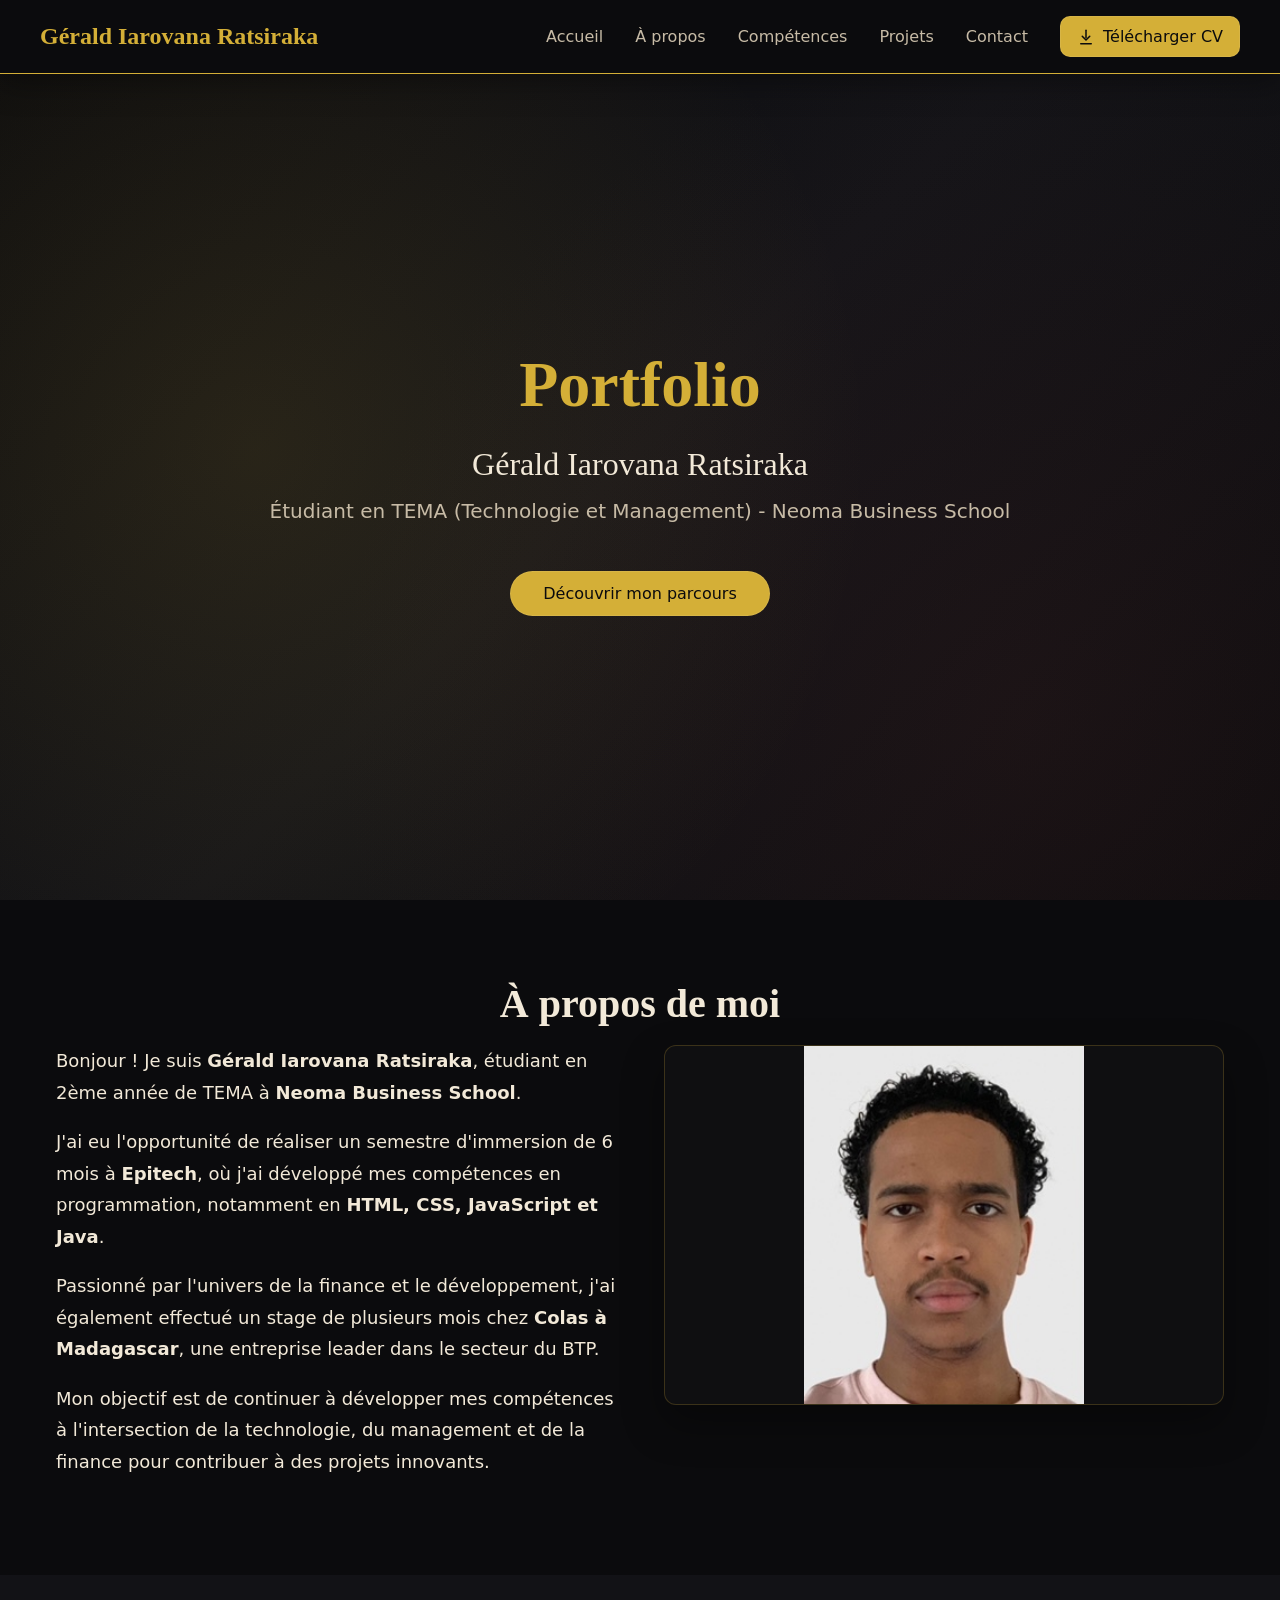
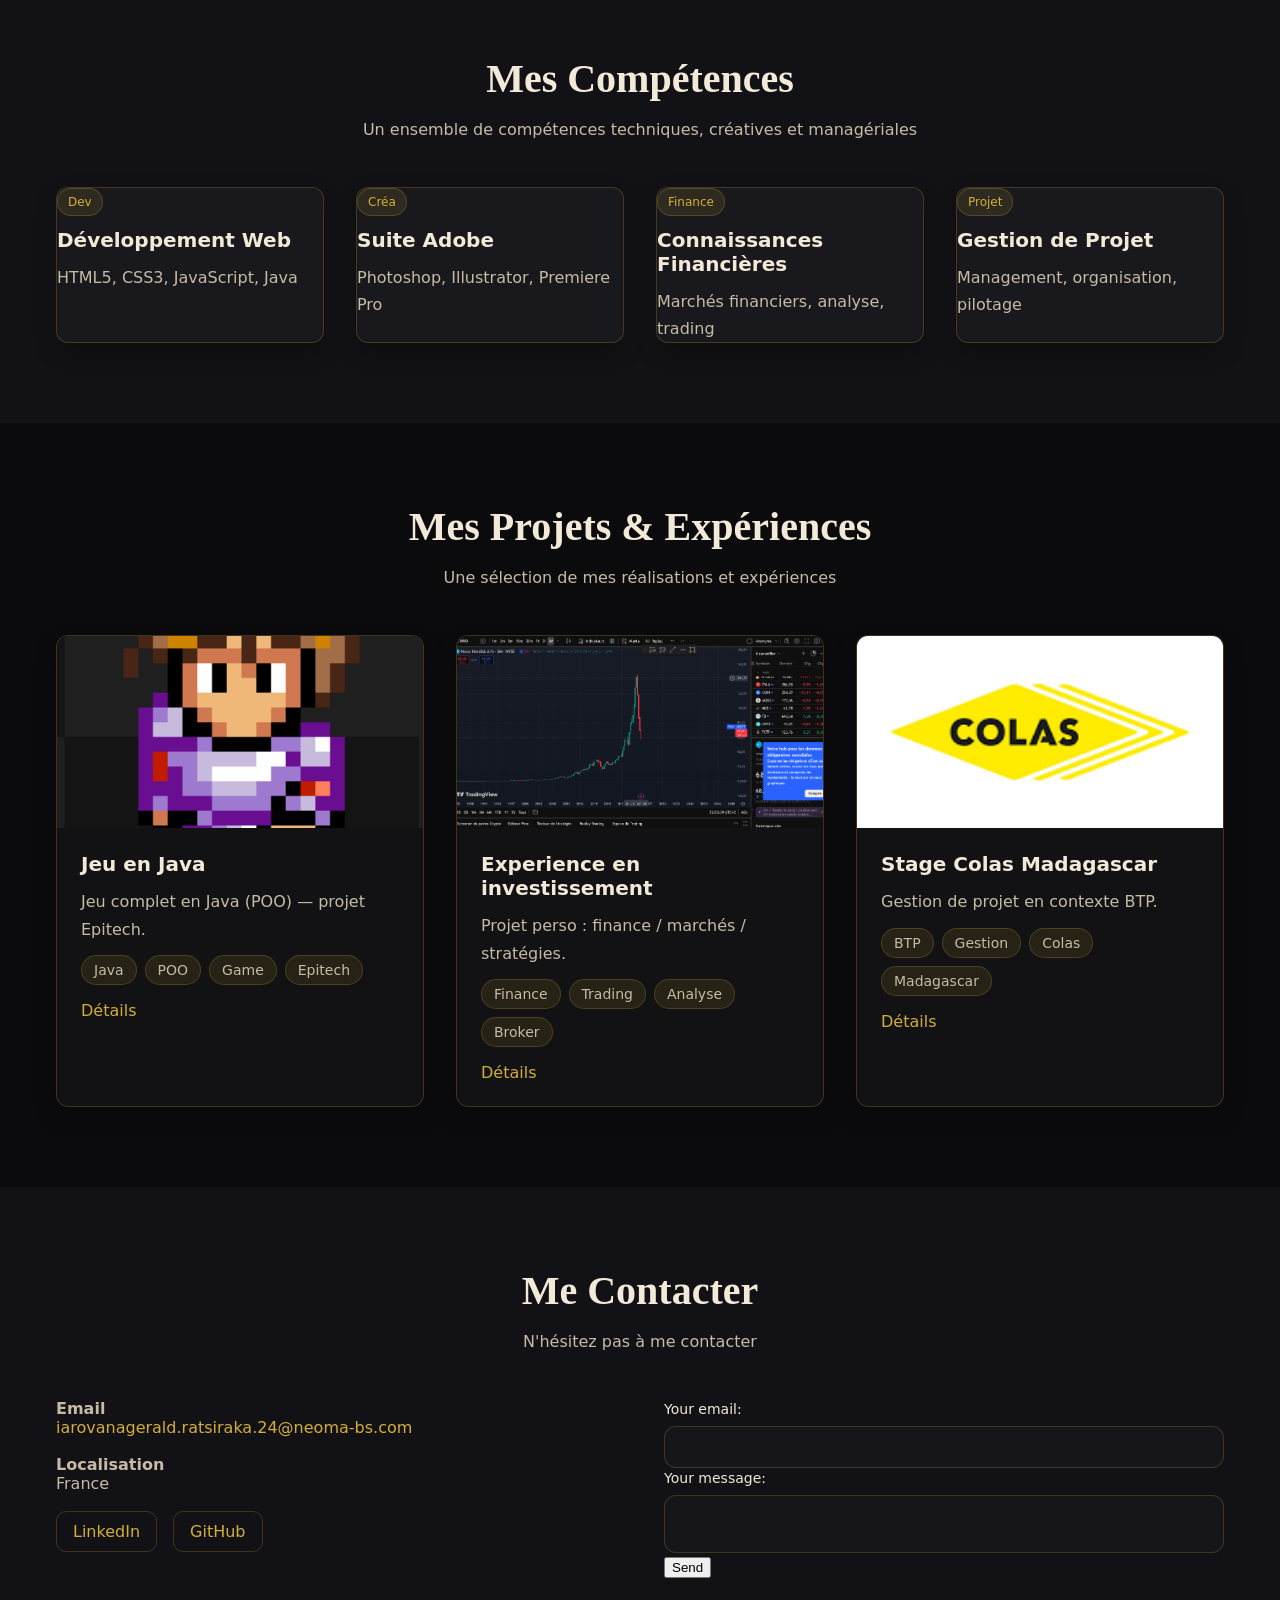
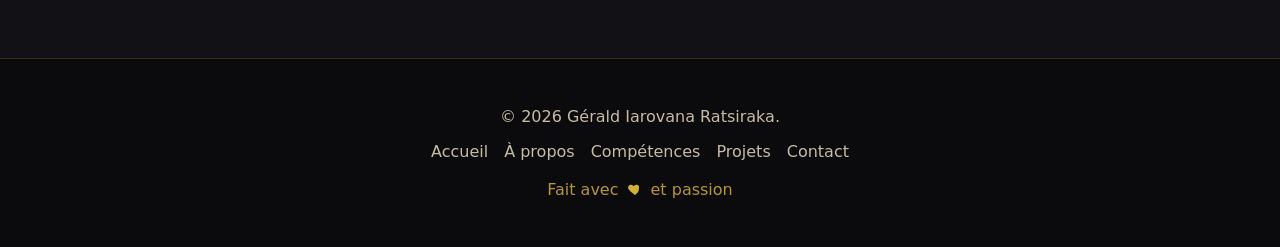
==== index.html @ 5ebd7791 "Add files via upload" ====
<!doctype html>
<html lang="fr">
<head>
  <meta charset="utf-8" />
  <meta name="viewport" content="width=device-width,initial-scale=1" />
  <title>Portfolio — Gérald Iarovana Ratsiraka</title>
  <meta name="description" content="Portfolio de Gérald Iarovana Ratsiraka — projets, compétences et contact." />
  <meta name="robots" content="index,follow" />
  <link rel="stylesheet" href="styles.css" />
</head>

<body>

  <svg class="svg-sprite" aria-hidden="true" focusable="false">
    <symbol id="i-download" viewBox="0 0 24 24">
      <path d="M12 3v10" fill="none" stroke="currentColor" stroke-width="2" stroke-linecap="round"/>
      <path d="M7 11l5 5 5-5" fill="none" stroke="currentColor" stroke-width="2" stroke-linecap="round" stroke-linejoin="round"/>
      <path d="M5 21h14" fill="none" stroke="currentColor" stroke-width="2" stroke-linecap="round"/>
    </symbol>

    <symbol id="i-heart" viewBox="0 0 24 24">
      <path d="M12 21s-7-4.4-9.5-8.5C.7 9 2.3 5.6 6 5.6c2 0 3.2 1.1 4 2.1.8-1 2-2.1 4-2.1 3.7 0 5.3 3.4 3.5 6.9C19 16.6 12 21 12 21z"
            fill="currentColor"/>
    </symbol>
  </svg>

  <header class="header print-hidden">
    <nav class="container nav">
      <div class="nav__top">
        <h1 class="brand" aria-label="Nom">Gérald Iarovana Ratsiraka</h1>

        <div class="nav__desktop">
          <ul class="nav__links" aria-label="Navigation principale">
            <li><a href="#accueil">Accueil</a></li>
            <li><a href="#a-propos">À propos</a></li>
            <li><a href="#competences">Compétences</a></li>
            <li><a href="#projets">Projets</a></li>
            <li><a href="#contact">Contact</a></li>
          </ul>

          <!-- ✅ Téléchargement du CV : mets ton fichier à ce nom au même niveau que index.html -->
          <a class="btn btn--gold" id="pdfBtnDesktop" href="RATSIRAKA Gérald Iarovana CV.pdf" download aria-label="Télécharger le CV">
            <svg class="icon" aria-hidden="true"><use href="#i-download"/></svg>
            Télécharger CV
          </a>
        </div>

        <button class="nav__toggle" id="menuToggle" type="button" aria-expanded="false" aria-label="Menu mobile">
          Menu
        </button>
      </div>

      <div class="nav__mobile hidden" id="mobileMenu">
        <ul class="nav__links nav__links--col">
          <li><a href="#accueil">Accueil</a></li>
          <li><a href="#a-propos">À propos</a></li>
          <li><a href="#competences">Compétences</a></li>
          <li><a href="#projets">Projets</a></li>
          <li><a href="#contact">Contact</a></li>
        </ul>

        <!-- ✅ Téléchargement du CV (mobile) : même fichier, même chemin -->
        <a class="btn btn--gold btn--full" id="pdfBtnMobile" href="RATSIRAKA Gérald Iarovana CV.pdf" download aria-label="Télécharger le CV">
          <svg class="icon" aria-hidden="true"><use href="#i-download"/></svg>
          Télécharger CV
        </a>
      </div>
    </nav>
  </header>

  <main>
    <section id="accueil" class="hero">
      <div class="container hero__inner">
        <h2 class="hero__title">Portfolio</h2>
        <p class="hero__name">Gérald Iarovana Ratsiraka</p>
        <p class="hero__sub">Étudiant en TEMA (Technologie et Management) - Neoma Business School</p>

        <a class="btn btn--gold btn--pill" href="#a-propos" aria-label="Découvrir mon parcours">
          Découvrir mon parcours
        </a>
      </div>
    </section>

    <section id="a-propos" class="section section--dark">
      <div class="container">
        <h2 class="title">À propos de moi</h2>

        <div class="grid grid--2">
          <div class="text">
            <p>Bonjour ! Je suis <strong>Gérald Iarovana Ratsiraka</strong>, étudiant en 2ème année de TEMA à <strong>Neoma Business School</strong>.</p>
            <p>J'ai eu l'opportunité de réaliser un semestre d'immersion de 6 mois à <strong>Epitech</strong>, où j'ai développé mes compétences en programmation, notamment en <strong>HTML, CSS, JavaScript et Java</strong>.</p>
            <p>Passionné par l'univers de la finance et le développement, j'ai également effectué un stage de plusieurs mois chez <strong>Colas à Madagascar</strong>, une entreprise leader dans le secteur du BTP.</p>
            <p>Mon objectif est de continuer à développer mes compétences à l'intersection de la technologie, du management et de la finance pour contribuer à des projets innovants.</p>
          </div>

          <img
            class="img"
            src="photo.jpg"
            alt="Illustration à propos"
            loading="lazy"
            onerror="this.style.display='none'; document.getElementById('aboutFallback').style.display='block';"
          />
          <div id="aboutFallback" class="img-fallback" style="display:none;">
            Image introuvable : vérifie le chemin dans src
          </div>
        </div>
      </div>
    </section>

    <section id="competences" class="section section--alt">
      <div class="container">
        <h2 class="title">Mes Compétences</h2>
        <p class="subtitle">Un ensemble de compétences techniques, créatives et managériales</p>

        <div class="grid grid--4">
          <article class="card">
            <div class="badge">Dev</div>
            <h3>Développement Web</h3>
            <p>HTML5, CSS3, JavaScript, Java</p>
          </article>

          <article class="card">
            <div class="badge">Créa</div>
            <h3>Suite Adobe</h3>
            <p>Photoshop, Illustrator, Premiere Pro</p>
          </article>

          <article class="card">
            <div class="badge">Finance</div>
            <h3>Connaissances Financières</h3>
            <p>Marchés financiers, analyse, trading</p>
          </article>

          <article class="card">
            <div class="badge">Projet</div>
            <h3>Gestion de Projet</h3>
            <p>Management, organisation, pilotage</p>
          </article>
        </div>
      </div>
    </section>

    <section id="projets" class="section section--dark">
      <div class="container">
        <h2 class="title">Mes Projets & Expériences</h2>
        <p class="subtitle">Une sélection de mes réalisations et expériences</p>

        <div class="grid grid--3">

          <!-- PROJET 1 -->
          <article class="card card--media">
            <img
              class="media"
              src="Capture d'écran 2025-12-03 à 16.38.53.png"
              alt="Projet : Jeu en Java"
              loading="lazy"
              onerror="this.style.display='none'; this.parentElement.classList.add('media-fallback');"
            />

            <div class="pad">
              <h3>Jeu en Java</h3>
              <p>Jeu complet en Java (POO) — projet Epitech.</p>

              <div class="tags">
                <span>Java</span><span>POO</span><span>Game</span><span>Epitech</span>
              </div>

              <div class="row">
                <button class="link details-btn" type="button" aria-expanded="false">Détails</button>
              </div>

              <div class="details-panel" hidden>
                <p class="muted">
                  Ce projet est globalement un projet en groupe qui consiste a montré
                  ce de quoi nous étions capable avec les connaissances acquises sur un langage informatique récemment appris , le java.
                  C'est de là que né GGOAT.
                  GGOAT est un petit jeu 2D inspiré d'Undertale, développé en Java .  
Le joueur incarne un jeune aventurier perdu dans la grotte **Epitech**, où de bonnes et de mauvaises personnes se confondent.  
Son objectif : retrouver un objet motorisé appelé **"scooter du tieks"**, en traversant plusieurs salles et en résolvant des énigmes.
                </p>

                <div class="details-images">
                  <img src="Capture d'écran 2026-01-12 103716.png" alt="Illustration 1 — Jeu en Java" loading="lazy">
                  <img src="Capture d'écran 2026-01-13 à 16.57.28.png" alt="Illustration 2 — Jeu en Java" loading="lazy">
                </div>
              </div>
            </div>
          </article>

          <!-- PROJET 2 -->
          <article class="card card--media">
            <img
              class="media"
              src="Capture d'écran 2025-05-28 225030.png"
              alt="Projet : Experience en investissement"
              loading="lazy"
              onerror="this.style.display='none'; this.parentElement.classList.add('media-fallback');"
            />

            <div class="pad">
              <h3>Experience en investissement</h3>
              <p>Projet perso : finance / marchés / stratégies.</p>

              <div class="tags">
                <span>Finance</span><span>Trading</span><span>Analyse</span><span>Broker</span>
              </div>

              <div class="row">
                <button class="link details-btn" type="button" aria-expanded="false">Détails</button>
              </div>

              <div class="details-panel" hidden>
                <p class="muted">
                  Investisseur passionné, j'ai affiné mon approche en m'appuyant sur les principes de 
L'Investisseur Intelligent de Benjamin Graham, développant ainsi une solide expertise en 
valorisation d'actifs sous-évalués. Mon portefeuille personnel, avec une performance de +65% 
%, témoigne de ma capacité à identifier des opportunités de marché et à appliquer des 
méthodes analytiques précises. Mon expérience dans l'analyse d'actions comme Palantir et 
Coinbase m'a permis de maîtriser des outils de valorisation tels que le DCF, le 
ratio P/E et le PEG, tout en développant une compréhension approfondie des dynamiques 
de marché. 
Rigoureux et autonome, je sais structurer une recherche d'investissement, synthétiser 
l'information financière et rédiger des cas d'investissement pertinents. Mon intérêt croissant 
pour l'intégration des critères ESG dans la valorisation des entreprises
                </p>

                <div class="details-images">
                  <img src="IMG_2600.jpeg" alt="Illustration 1 — Investissement" loading="lazy">
                  <img src="Capture d'écran 2026-01-21 212956.png" alt="Illustration 2 — Investissement" loading="lazy">
                </div>
              </div>
            </div>
          </article>

          <!-- PROJET 3 -->
          <article class="card card--media">
            <img
              class="media"
              src="images (1).png"
              alt="Projet : Stage Colas Madagascar"
              loading="lazy"
              onerror="this.style.display='none'; this.parentElement.classList.add('media-fallback');"
            />

            <div class="pad">
              <h3>Stage Colas Madagascar</h3>
              <p>Gestion de projet en contexte BTP.</p>

              <div class="tags">
                <span>BTP</span><span>Gestion</span><span>Colas</span><span>Madagascar</span>
              </div>

              <div class="row">
                <button class="link details-btn" type="button" aria-expanded="false">Détails</button>
              </div>

              <div class="details-panel" hidden>
                <p class="muted">
                  Ce stage de dix semaines au sein de Colas Madagascar a représenté une expérience exigeante, mais profondément enrichissante. Il m'a permis de mieux comprendre les réalités du travail en entreprise, d'expérimenter la complexité de la fonction RH et de découvrir les mutations liées à la digitalisation. J'en retiens plusieurs enseignements majeurs : l'importance de la collaboration entre services, la nécessité de l'adaptabilité et de la réactivité face aux imprévus, la valeur du développement continu des compétences et le rôle crucial du bien-être au travail. J'ai constaté qu'un management attentif, basé sur l'écoute et la reconnaissance, peut renforcer la motivation des collaborateurs et améliorer la performance globale. Ce stage a été une étape décisive de mon parcours académique et personnel. Il a renforcé ma conviction que les Ressources Humaines constituent un pilier essentiel de toute organisation et que leur évolution passera inévitablement par une intégration toujours plus poussée des outils numériques. Il m'a également permis d'affirmer ma volonté de contribuer, dans ma future carrière, à une gestion des ressources humaines qui soit à la fois moderne, responsable et durable.

En dernier lieu j'aimerai faire part de la chance que j'ai eu de pouvoir visiter des chantiers et carrières en activité qui sont les activités de l'entreprise . Cela m'a permis au delà d'être une expérience de découverte enrichissante de relier le théorique derrière lesnbureaux aux, activités concrète de ce a quoi mon travail est relié mon stage a été un réelle expérience formatrice pour moi de par tous ses aspects.
                </p>

                <div class="details-images">
                  <img src="colas-10.jpg" alt="Illustration 1 — Colas Madagascar" loading="lazy">
                  <img src="Image.jpeg" alt="Illustration 2 — Colas Madagascar" loading="lazy">
                </div>
              </div>
            </div>
          </article>

        </div>
      </div>
    </section>

    <section id="contact" class="section section--alt">
      <div class="container">
        <h2 class="title">Me Contacter</h2>
        <p class="subtitle">N'hésitez pas à me contacter</p>

        <div class="grid grid--2">
          <div class="stack">
            <div class="info">
              <div>
                <strong>Email</strong><br />
                <a class="contact" href="mailto:iarovanagerald.ratsiraka.24@neoma-bs.com">iarovanagerald.ratsiraka.24@neoma-bs.com</a>
              </div>
            </div>

            <div class="info">
              <div>
                <strong>Localisation</strong><br />
                <span class="muted">France</span>
              </div>
            </div>

            <div class="row">
              <a class="btn btn--ghost" href="https://www.linkedin.com/in/g%C3%A9rald-ratsiraka-3b075732b/" target="_blank" rel="noopener noreferrer">LinkedIn</a>
              <a class="btn btn--ghost" href="https://github.com/gerald-rs" target="_blank" rel="noopener noreferrer">GitHub</a>
            </div>
          </div>

        <form
  action="https://formspree.io/f/mnjjlebq"
  method="POST"
>
  <label>
    Your email:
    <input type="email" name="email">
  </label>
  <label>
    Your message:
    <textarea name="message"></textarea>
  </label>
  <!-- your other form fields go here -->
  <button type="submit">Send</button>
</form>
        </div>
      </div>
    </section>
  </main>

  <footer class="footer">
    <div class="container footer__in">
      <p>© <span id="year"></span> Gérald Iarovana Ratsiraka.</p>

      <div class="footer__links">
        <a href="#accueil">Accueil</a>
        <a href="#a-propos">À propos</a>
        <a href="#competences">Compétences</a>
        <a href="#projets">Projets</a>
        <a href="#contact">Contact</a>
      </div>

      <p class="love">
        Fait avec <svg class="heart" aria-hidden="true"><use href="#i-heart"/></svg> et passion
      </p>
    </div>
  </footer>

  <script src="script.js"></script>
</body>
</html>
---- styles.css ----
:root{
  --bg:#0b0b0d; --bg2:#121216; --dark:#0b0b0d; --dark2:#141418;
  --gold:#d4af37; --gold2:#b8922a; --text:#f2e9d8; --muted:#c7bba6;
  --border:rgba(212,175,55,.22);
}

*{box-sizing:border-box}
html{scroll-behavior:smooth}
body{margin:0;font-family:system-ui,-apple-system,Segoe UI,Roboto,Arial,sans-serif;background:var(--bg);color:var(--text)}
a{color:inherit;text-decoration:none}
a:hover{color:var(--gold)}
img{max-width:100%;display:block}

.container{max-width:1200px;margin:0 auto;padding:0 16px}
.hidden{display:none!important}
.svg-sprite{position:absolute;width:0;height:0;overflow:hidden}
.icon{width:18px;height:18px;vertical-align:-3px}
.heart{width:16px;height:16px;color:var(--gold)}

.header{
  position:fixed;inset:0 0 auto 0;z-index:50;
  background:var(--dark);border-bottom:1px solid var(--gold);
  box-shadow:0 10px 30px rgba(0,0,0,.35);
}
.nav{padding:16px 0}
.nav__top{display:flex;align-items:center;justify-content:space-between;gap:12px}
.brand{margin:0;color:var(--gold);font-family:Georgia,serif;font-size:20px}
@media(min-width:768px){.brand{font-size:24px}}

.nav__desktop{display:none;align-items:center;gap:32px}
@media(min-width:768px){.nav__desktop{display:flex}}
.nav__links{list-style:none;margin:0;padding:0;display:flex;gap:32px;align-items:center}
.nav__links a{color:var(--muted)}
.nav__links a:hover{color:var(--gold)}
.nav__links--col{flex-direction:column;gap:16px;align-items:flex-start}

.nav__toggle{
  display:inline-flex;align-items:center;justify-content:center;
  background:transparent;border:1px solid rgba(255,255,255,.08);
  border-radius:10px;padding:8px 12px;
  cursor:pointer;color:var(--gold);
}
@media(min-width:768px){.nav__toggle{display:none}}

.nav__mobile{margin-top:16px;padding-bottom:16px;display:flex;flex-direction:column;gap:16px}

.btn{
  display:inline-flex;align-items:center;justify-content:center;gap:8px;
  padding:10px 16px;border-radius:10px;border:1px solid rgba(255,255,255,.08);
  background:transparent;color:var(--text);cursor:pointer;
  transition:.2s transform,.2s background,.2s color,.2s box-shadow;
}
.btn:hover{transform:translateY(-1px)}
.btn--gold{background:var(--gold);color:var(--dark)}
.btn--gold:hover{background:var(--gold2);box-shadow:0 10px 20px rgba(0,0,0,.35)}
.btn--ghost{border-color:var(--border);color:var(--gold)}
.btn--ghost:hover{background:rgba(212,175,55,.12)}
.btn--full{width:100%}
.btn--pill{border-radius:999px;padding:12px 32px}

.hero{
  min-height:100vh;display:flex;align-items:center;justify-content:center;
  padding-top:64px;
  background:
    radial-gradient(circle at 20% 50%, rgba(212,175,55,.12) 0%, transparent 55%),
    radial-gradient(circle at 80% 80%, rgba(90,42,42,.18) 0%, transparent 55%),
    linear-gradient(135deg,var(--dark) 0%,var(--dark2) 50%,var(--dark) 100%);
}
.hero__inner{text-align:center;padding:80px 0}
.hero__title{margin:0 0 24px;font-family:Georgia,serif;color:var(--gold);font-size:40px}
.hero__name{margin:0 0 16px;font-family:Georgia,serif;color:var(--text);font-size:24px}
.hero__sub{margin:0 0 48px;color:var(--muted);font-size:18px}
@media(min-width:768px){
  .hero__title{font-size:64px}
  .hero__name{font-size:32px}
  .hero__sub{font-size:20px}
}

.section{padding:80px 0}
.section--dark{background:var(--bg)}
.section--alt{background:var(--bg2)}
.title{margin:0 0 18px;text-align:center;font-family:Georgia,serif;font-size:32px;color:var(--text)}
.subtitle{margin:0 auto 48px;text-align:center;color:var(--muted);max-width:700px}
@media(min-width:768px){.title{font-size:40px}}

.grid{display:grid;gap:32px}
.grid--2,.grid--3,.grid--4{grid-template-columns:1fr}
@media(min-width:768px){
  .grid--2{grid-template-columns:1fr 1fr;gap:48px;align-items:stretch}
  .grid--3{grid-template-columns:repeat(2,1fr)}
  .grid--4{grid-template-columns:repeat(2,1fr)}
}
@media(min-width:1024px){
  .grid--3{grid-template-columns:repeat(3,1fr)}
  .grid--4{grid-template-columns:repeat(4,1fr)}
}

.text p{margin:0 0 18px;color:var(--text);line-height:1.75;font-size:18px}

/* À propos : image mise à l’échelle (pas rognée) */
.img{
  width:100%;
  height:360px;
  object-fit:contain;
  background:rgba(255,255,255,.02);
  border-radius:12px;
  border:1px solid var(--border);
  box-shadow:0 18px 40px rgba(0,0,0,.35);
}

.img-fallback{
  border-radius:12px;border:1px solid var(--border);
  padding:18px;text-align:center;
  background:rgba(255,255,255,.04);color:var(--muted);
}

.card{
  background:rgba(255,255,255,.03);
  border:1px solid var(--border);
  border-radius:12px;
  box-shadow:0 10px 22px rgba(0,0,0,.25);
  transition:.2s transform,.2s box-shadow;
}
.card:hover{transform:translateY(-2px);box-shadow:0 18px 40px rgba(0,0,0,.35)}
.card h3{margin:0 0 12px;color:var(--text);font-size:20px}
.card p{margin:0;color:var(--muted);line-height:1.7}

.badge{
  display:inline-flex;padding:6px 10px;border-radius:999px;
  background:rgba(212,175,55,.12);border:1px solid var(--border);
  color:var(--gold);font-size:12px;margin-bottom:12px;
}

.card--media{overflow:hidden}
.media{height:192px;width:100%;object-fit:cover}
.media-fallback{
  min-height:192px;
  background:rgba(255,255,255,.04);
  border-top:1px solid var(--border);
}

.pad{padding:24px}

.tags{display:flex;flex-wrap:wrap;gap:8px;margin:12px 0 16px}
.tags span{
  padding:6px 12px;border-radius:999px;
  background:rgba(212,175,55,.10);border:1px solid var(--border);
  color:var(--muted);font-size:14px;
}

.row{display:flex;gap:16px;flex-wrap:wrap;align-items:center}
.link{color:var(--gold);display:inline-flex;gap:8px;align-items:center}
.link--muted{color:var(--muted)}
.link--muted:hover{color:var(--gold)}

.stack{display:flex;flex-direction:column;gap:18px}
.info{display:flex;gap:12px;align-items:flex-start;color:var(--muted)}
.contact{color:var(--gold)}
.muted{color:var(--muted)}

.form{display:flex;flex-direction:column;gap:16px}
label{color:var(--text);font-size:14px}
input,textarea{
  width:100%;margin-top:8px;padding:12px 16px;
  border-radius:12px;border:1px solid var(--border);
  background:rgba(255,255,255,.02);color:var(--text);font:inherit;outline:none;
}
input::placeholder,textarea::placeholder{color:rgba(199,187,166,.65)}
input:focus,textarea:focus{border-color:rgba(212,175,55,.55);box-shadow:0 0 0 3px rgba(212,175,55,.18)}
textarea{resize:none}

/* Détails */
.details-btn{
  background:transparent;
  border:0;
  padding:0;
  cursor:pointer;
  font:inherit;
}

.details-panel{
  margin-top:16px;
  padding-top:16px;
  border-top:1px solid var(--border);
}

.details-images{
  margin-top:16px;
  display:grid;
  grid-template-columns:1fr 1fr;
  gap:16px;
}

.details-images img{
  width:100%;
  height:200px;
  object-fit:cover;
  border-radius:8px;
  border:1px solid var(--border);
}

/* Carte ouverte */
.card.is-open{
  box-shadow:0 22px 55px rgba(0,0,0,.45);
}

.footer{
  background:var(--dark);
  border-top:1px solid var(--border);
  padding:32px 0;
  color:var(--muted);
}
.footer__in{text-align:center}
.footer__links{margin:14px 0;display:flex;justify-content:center;flex-wrap:wrap;gap:16px}
.footer__links a{color:var(--muted);border-bottom:1px solid transparent;padding-bottom:2px}
.footer__links a:hover{color:var(--gold);border-bottom-color:var(--gold)}
.love{color:rgba(212,175,55,.85);display:flex;justify-content:center;gap:8px;align-items:center}

@media print{
  body{background:#fff!important;color:#000!important}
  .print-hidden,.footer{display:none!important}
  a{color:#000!important}
  section{break-inside:avoid;page-break-inside:avoid}
}
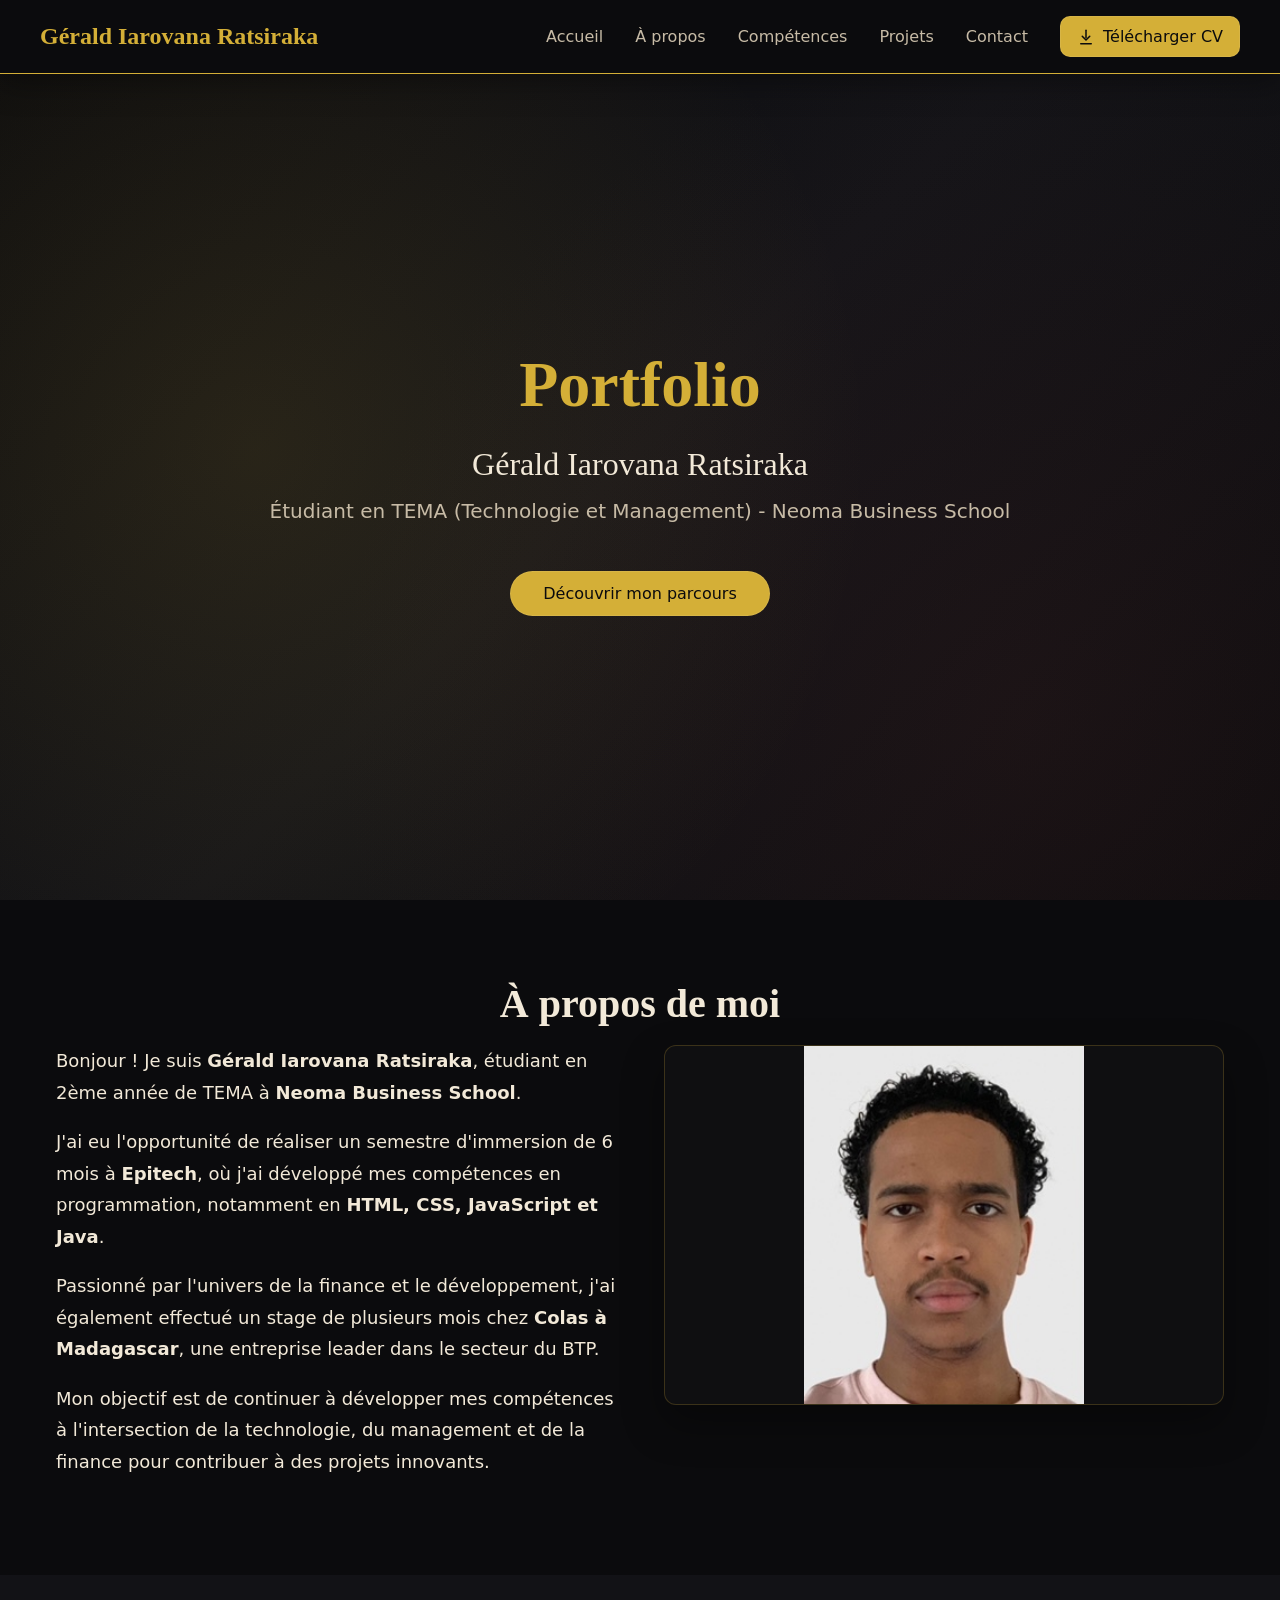
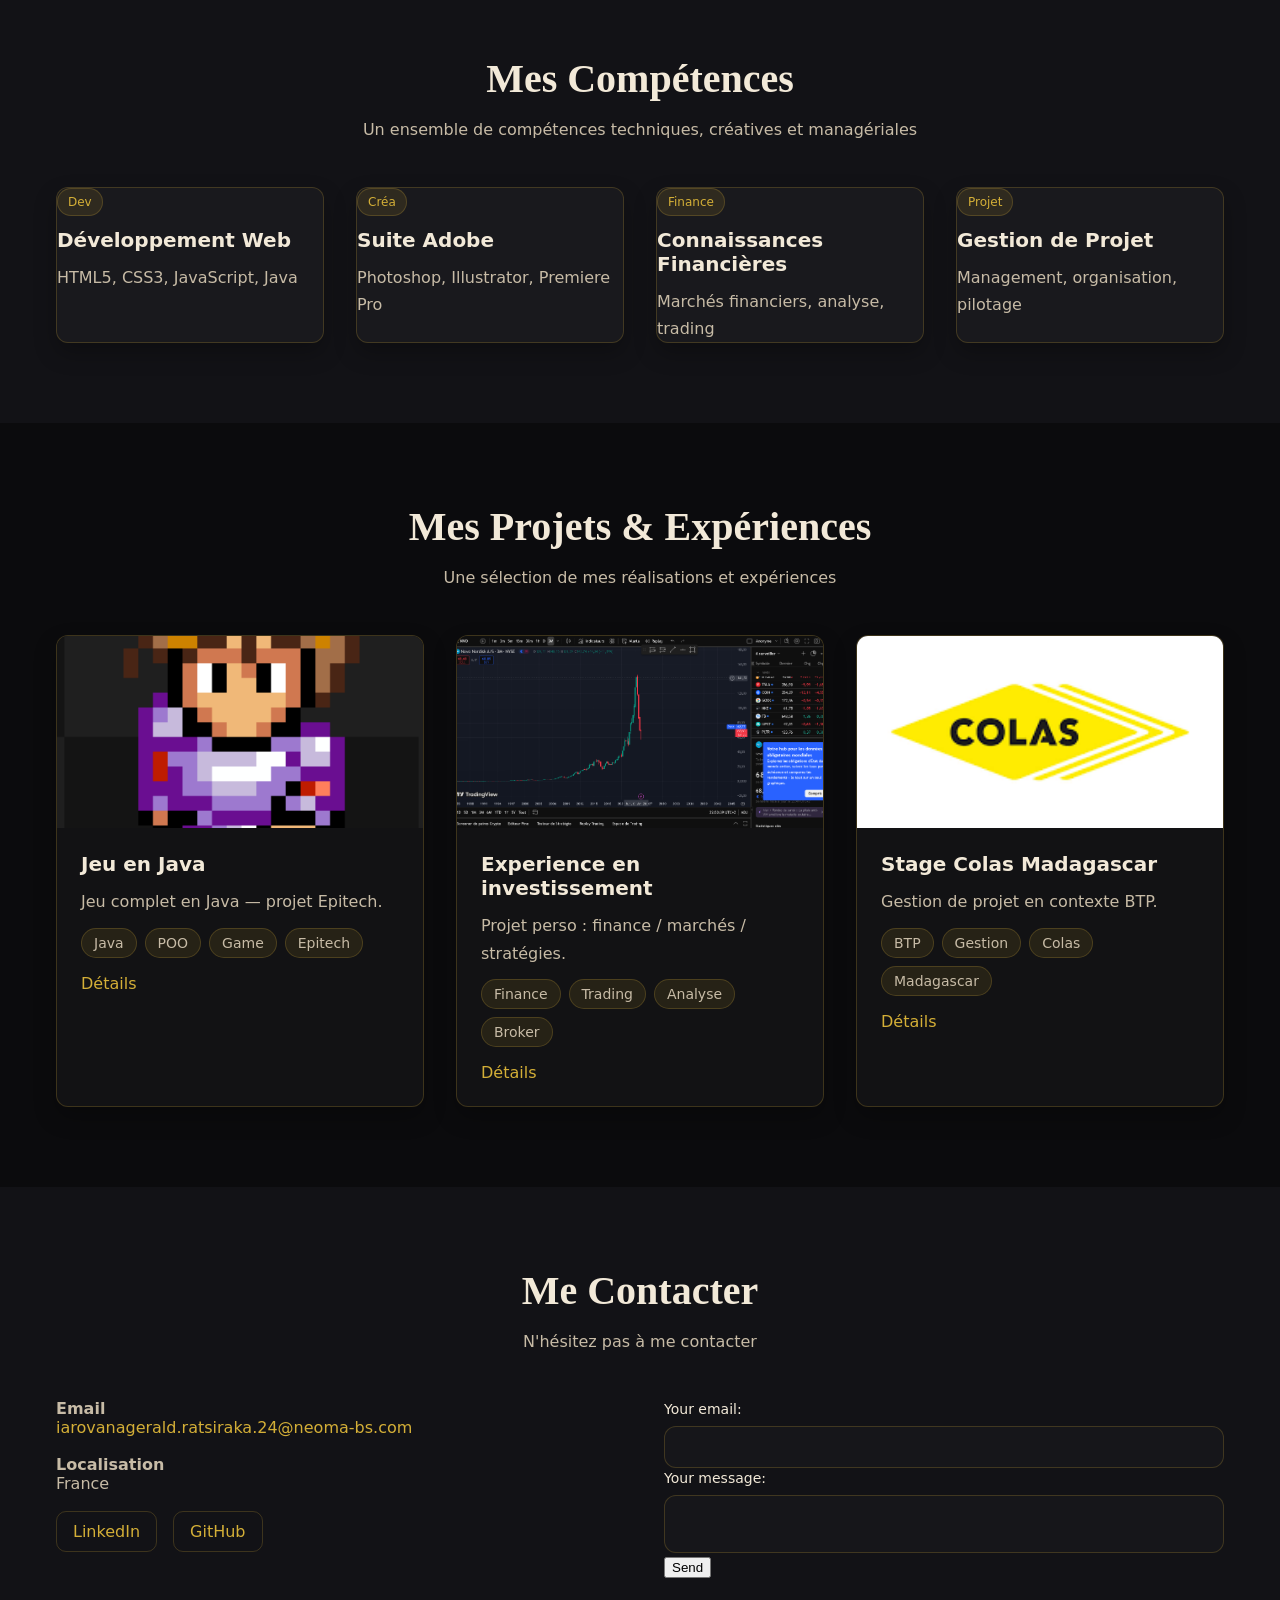
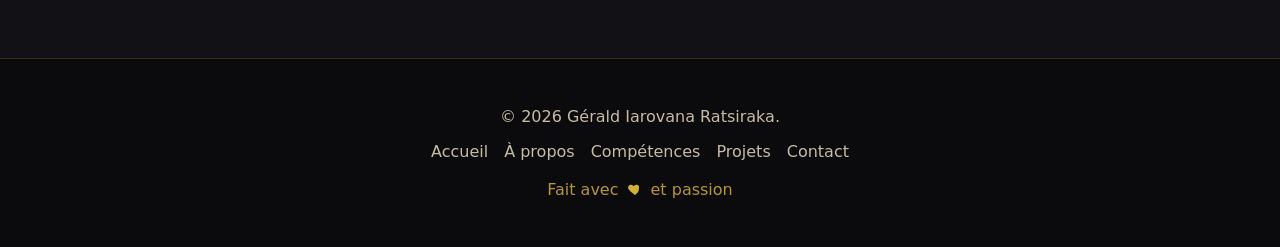
==== commit 751ca457: "modif final" ====
--- a/index.html
+++ b/index.html
@@ -159,7 +159,7 @@
 
             <div class="pad">
               <h3>Jeu en Java</h3>
-              <p>Jeu complet en Java (POO) — projet Epitech.</p>
+              <p>Jeu complet en Java — projet Epitech.</p>
 
               <div class="tags">
                 <span>Java</span><span>POO</span><span>Game</span><span>Epitech</span>
